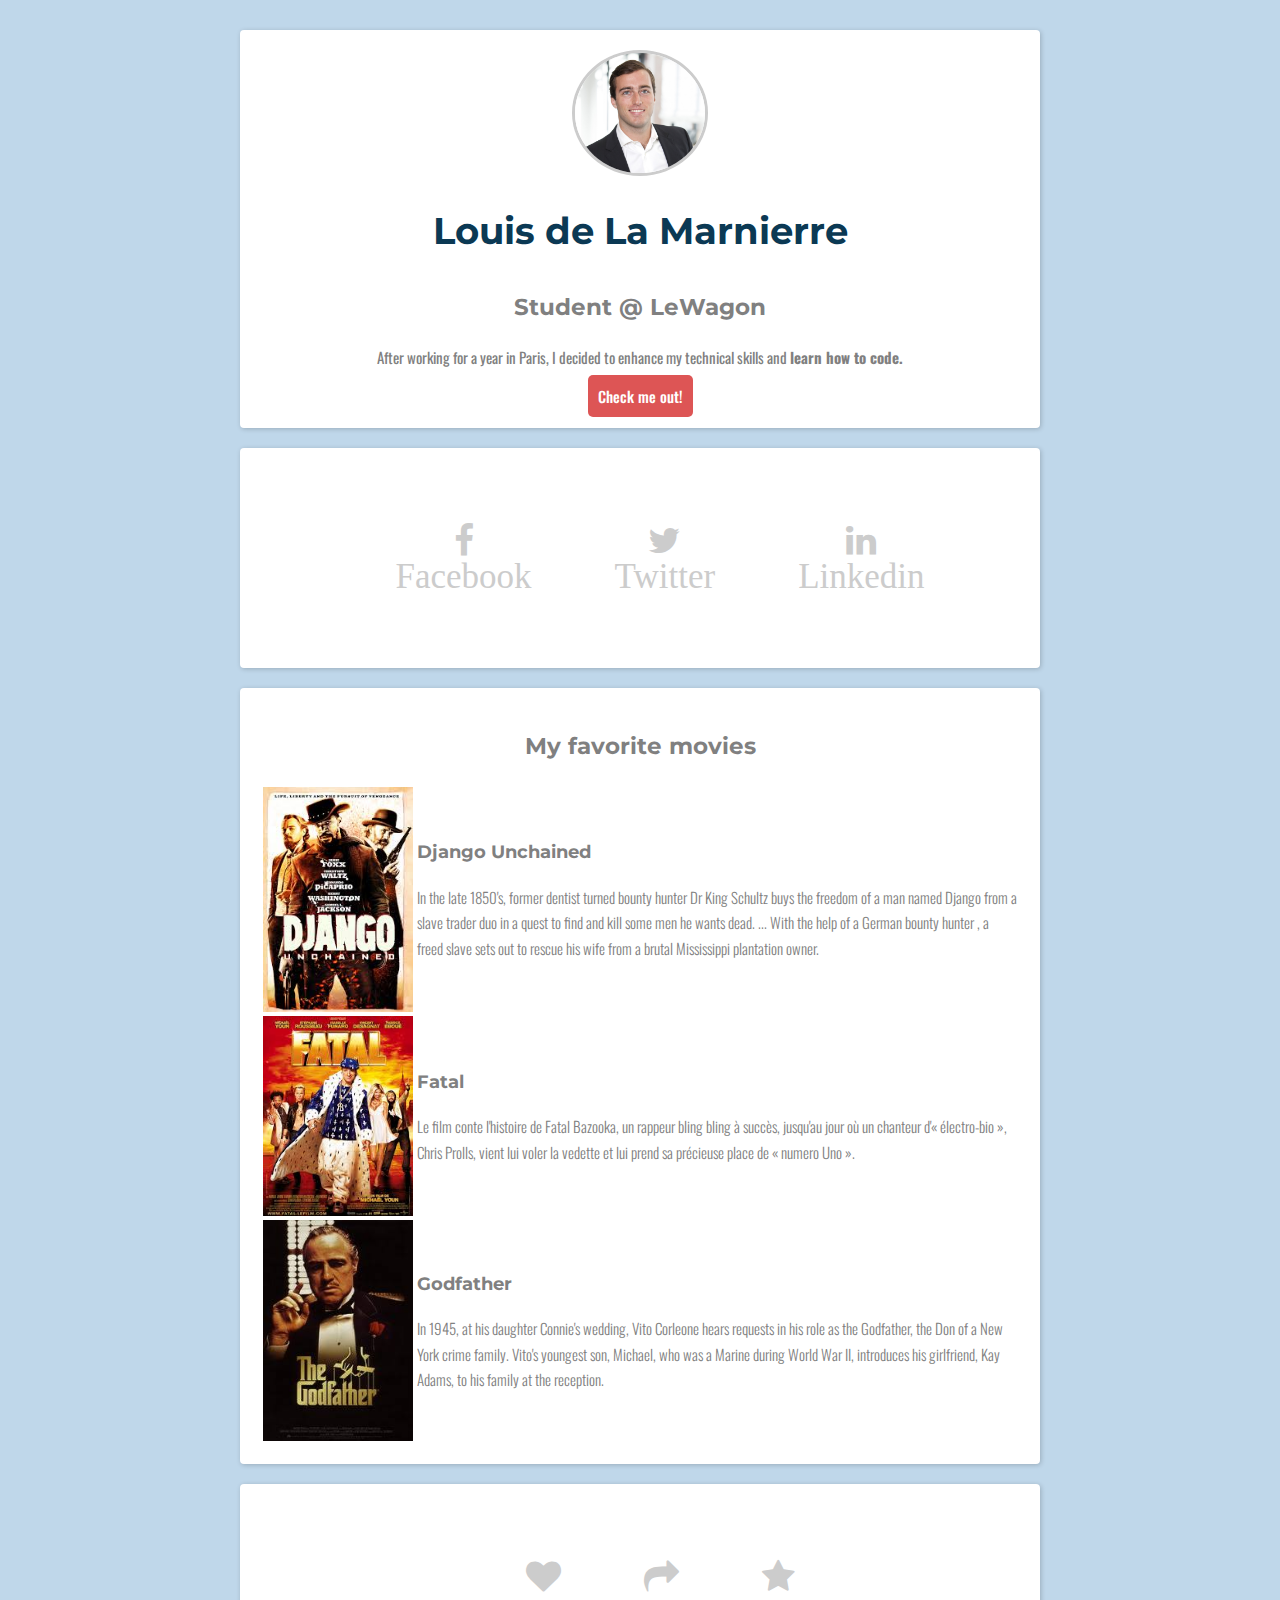
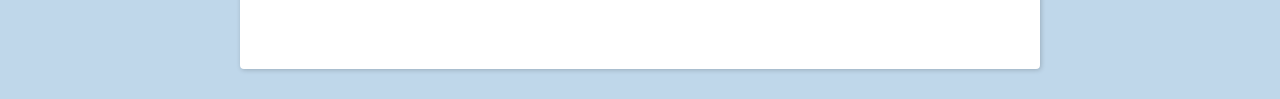
==== index.html @ a14db73e "My profile page" ====
<html>
  <head>
    <meta charset="utf-8">
    <title>Basic info</title>


    <!-- Google fonts -->
    <link rel="stylesheet" href="https://fonts.googleapis.com/css?family=Open+Sans:400,300,700|Montserrat:400,700">


    <link href="https://fonts.googleapis.com/css?family=Oswald" rel="stylesheet">
    <!-- Fontawesome -->
    <link href="https://maxcdn.bootstrapcdn.com/font-awesome/4.2.0/css/font-awesome.min.css" rel="stylesheet">

    <!-- Your style -->
    <link rel="stylesheet" href="style.css">
  </head>
  <body>

    <!-- Here goes your content -->
  <div class="container">
    <div class="card text-center">

      <img src="images/me.jpg" style="width:130px;" alt="Louis de La Marnierre" id="img-profile" class="img-circle">
      <h1>Louis de La Marnierre</h1>

      <h2>Student @ LeWagon</h2>

      <p>After working for a year in Paris, I decided to enhance my technical skills and <strong>learn how to code.</strong></p>

      <a href="https://www.linkedin.com/in/louis-de-la-marnierre-a229a6a8/" target="_blank" class="btn-red">Check me out!</a>

    </div>

    <div class="card text-center">
      <ul class="list-inline">
        <li>
          <a href="https://www.facebook.com/louis.delamarnierre">
            <i class="fa fa-facebook" aria-hidden="true"><br>Facebook</i>
          </a>
        </li>
        <li>
          <a href="https://twitter.com/?lang=en">
            <i class="fa fa-twitter" aria-hidden="true"><br>Twitter</i>
          </a>
        </li>
        <li>
          <a href="https://www.linkedin.com/in/louis-de-la-marnierre-a229a6a8/">  <i class="fa fa-linkedin" aria-hidden="true"><br>Linkedin</i>
          </a>
        </li>
      </ul>

    </div>

    <div class="card text-center">

      <h2>My favorite movies</h2>

      <table id = "movies">
        <tbody>
          <tr>
            <td>
              <img src="images/django.jpeg" alt="Django Unchained">
            </td>
            <td>
              <h3>Django Unchained</h3>
                <p>In the late 1850's, former dentist turned bounty hunter Dr King Schultz buys the freedom of a man named Django from a slave trader duo in a quest to find and kill some men he wants dead. ... With the help of a German bounty hunter , a freed slave sets out to rescue his wife from a brutal Mississippi plantation owner.</p>
            </td>
          </tr>
          <tr>
            <td><img src="images/fatal.jpeg" alt="Fatal"></td>
            <td><h3>Fatal</h3>
            <p>Le film conte l'histoire de Fatal Bazooka, un rappeur bling bling à succès, jusqu'au jour où un chanteur d'« électro-bio », Chris Prolls, vient lui voler la vedette et lui prend sa précieuse place de « numero Uno ».</p></td>
          </tr>
          <tr>
            <td><img src="images/godfather.jpeg" alt="Godfather"></td>
            <td><h3>Godfather</h3>
            <p>In 1945, at his daughter Connie's wedding, Vito Corleone hears requests in his role as the Godfather, the Don of a New York crime family. Vito's youngest son, Michael, who was a Marine during World War II, introduces his girlfriend, Kay Adams, to his family at the reception.</p></td>
          </tr>
        </tbody>
      </table>
    </div>

    <div class="card text-center">
      <ul class="list-inline">
        <li>
          <a href="#">
            <i class="fa fa-heart" aria-hidden="true"></i>
          </a>
        </li>
        <li>
          <a href="#">
            <i class="fa fa-share" aria-hidden="true"></i>
          </a>
        </li>
        <li>
          <a href="#">
            <i class="fa fa-star" aria-hidden="true"></i>
          </a>
        </li>
      </ul>
    </div>
  </div>
  </body>
</html>
---- style.css ----
/* Here goes your CSS */

body {
  background-color: #BFD7EA;
  font-family: 'Oswald', sans-serif;
  font-size: 15px;
  line-height: 1.6em;
  color: grey;
}

h1, h2, h3 {
  font-family: 'Montserrat', sans-serif;
  line-height: 1.7em;
}


h1 {
    color: #0B3954;
    font-size: 37px;
}


a {
  color: #ccc;
  text-decoration: none;
}

a:hover {
  color: #197BBD;
}

.container {
    width: 800px;
    margin: 30px auto;
}

.card {
    background: white;
    padding: 20px;
    margin-bottom: 20px;
    border-radius: 4px;
    box-shadow: 1px 1px 5px 0px rgba(0, 0, 0, 0.2);
}

.text-center {
    text-align: center;
}

ul {}

.btn-red {
    background-color: #DD5555;
    color: white;
    font-weight: 500;
    padding: 10px;
    border-radius: 5px;
}


.btn-red:hover {
    background-color: #C61414;
    color: white;
}

.img-circle {
    border-radius: 50%;
}


#img-profile {
    border: 3px solid #cccccc;
}

.list-inline li {
    display: inline-block;
    padding: 40px;
    font-size: 35px;
}

.fa {
    display: inline-block;
    text-rendering: auto;
}


#movies {
    font-weight: 300;
    font-size: 15px;
    line-height: 1.7em;
}


#movies img {
  width: 150px;
}
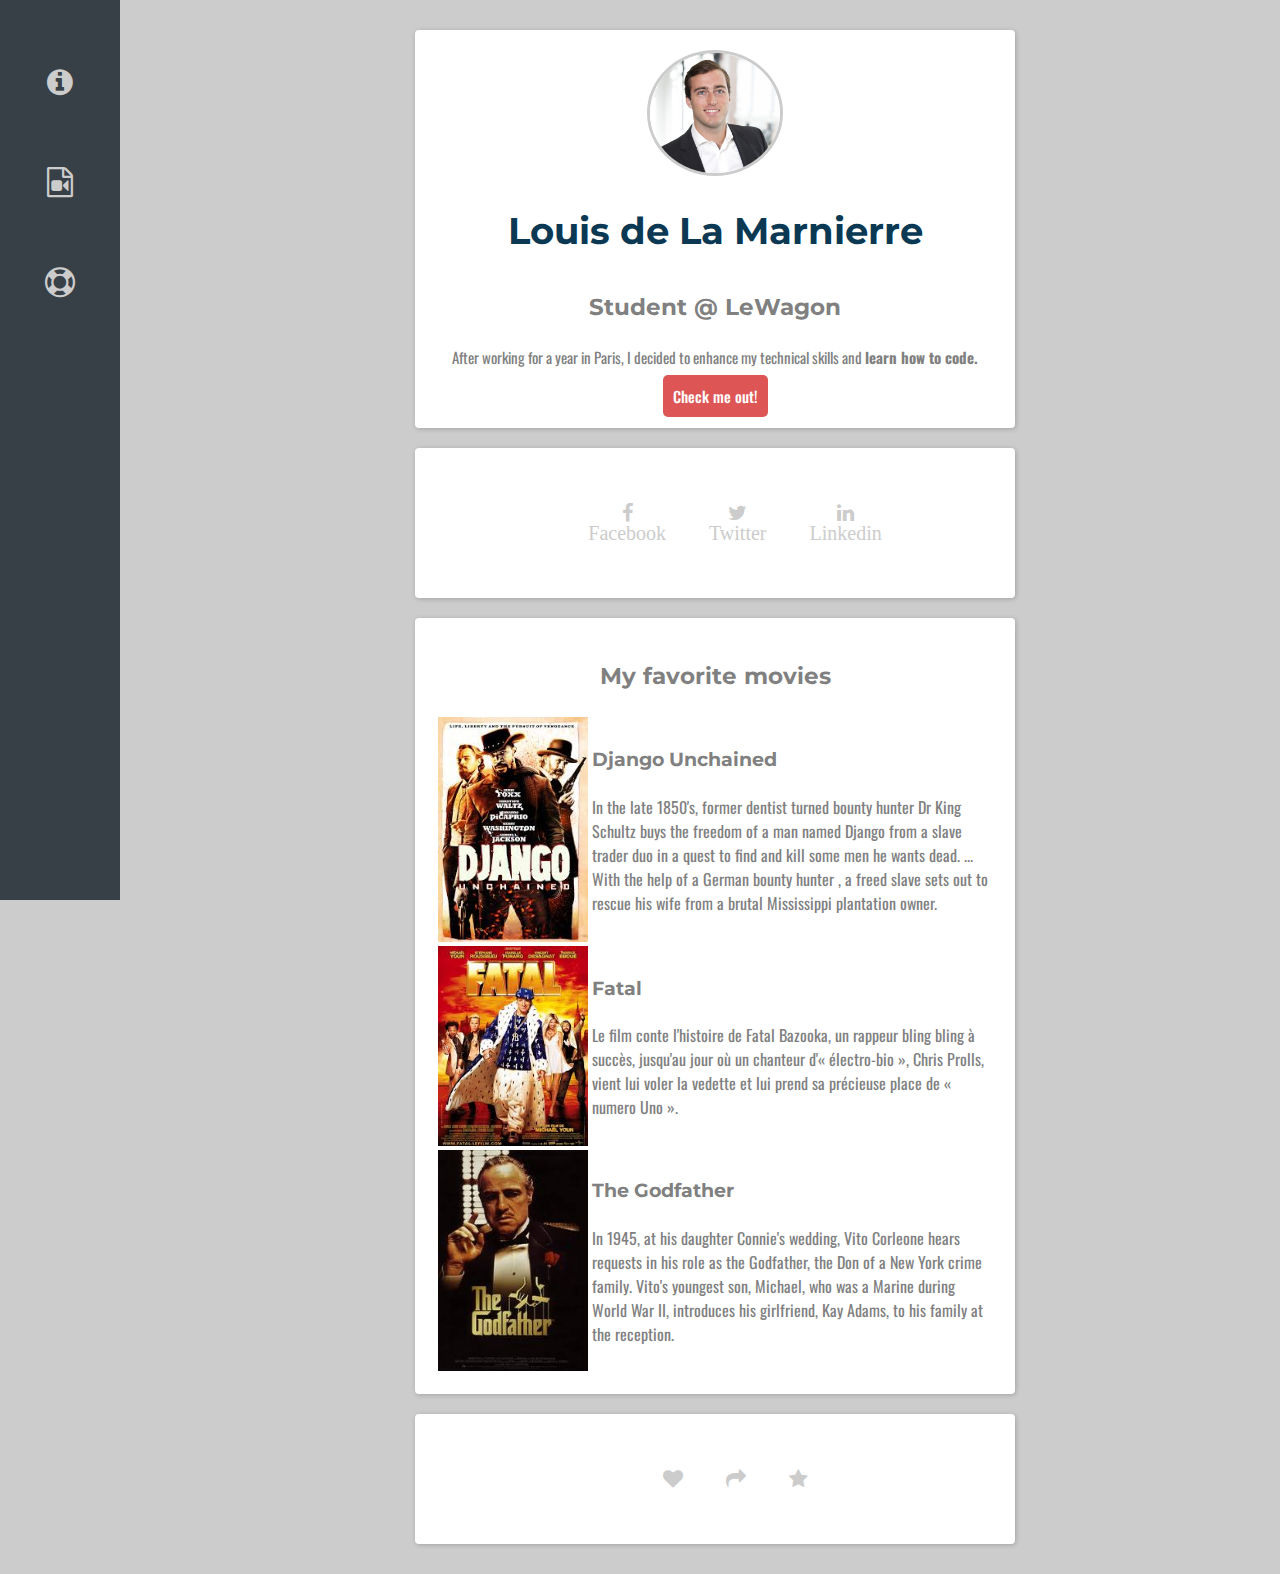
==== commit b9ed2ed0: "new sidebar" ====
--- a/index.html
+++ b/index.html
@@ -3,23 +3,40 @@
     <meta charset="utf-8">
     <title>Basic info</title>
 
-
     <!-- Google fonts -->
-    <link rel="stylesheet" href="https://fonts.googleapis.com/css?family=Open+Sans:400,300,700|Montserrat:400,700">
-
-
+    <link rel="stylesheet" href="http://fonts.googleapis.com/css?family=Open+Sans:400,300,700|Montserrat:400,700">
     <link href="https://fonts.googleapis.com/css?family=Oswald" rel="stylesheet">
     <!-- Fontawesome -->
-    <link href="https://maxcdn.bootstrapcdn.com/font-awesome/4.2.0/css/font-awesome.min.css" rel="stylesheet">
+    <link href="http://maxcdn.bootstrapcdn.com/font-awesome/4.2.0/css/font-awesome.min.css" rel="stylesheet">
 
     <!-- Your style -->
     <link rel="stylesheet" href="style.css">
   </head>
   <body>
+    <div id="sidebar">
+      <ul>
+        <li>
+          <a href="#summary">
+            <i class="fa fa-info-circle"></i>
+          </a>
+        </li>
+        <li>
+          <a href="#movies">
+            <i class="fa fa-file-video-o"></i>
+          </a>
+        </li>
+        <li>
+          <a href="#help">
+            <i class="fa fa-life-ring"></i>
+          </a>
+        </li>
+      </ul>
+    </div>
 
-    <!-- Here goes your content -->
-  <div class="container">
-    <div class="card text-center">
+    <div id="content">
+      <!-- your page content here -->
+    <div class="container">
+    <div class="card text-center" id="summary">
 
       <img src="images/me.jpg" style="width:130px;" alt="Louis de La Marnierre" id="img-profile" class="img-circle">
       <h1>Louis de La Marnierre</h1>
@@ -52,11 +69,11 @@
 
     </div>
 
-    <div class="card text-center">
+    <div class="card text-center"  id = "movies">
 
       <h2>My favorite movies</h2>
 
-      <table id = "movies">
+      <table>
         <tbody>
           <tr>
             <td>
@@ -68,20 +85,26 @@
             </td>
           </tr>
           <tr>
-            <td><img src="images/fatal.jpeg" alt="Fatal"></td>
-            <td><h3>Fatal</h3>
-            <p>Le film conte l'histoire de Fatal Bazooka, un rappeur bling bling à succès, jusqu'au jour où un chanteur d'« électro-bio », Chris Prolls, vient lui voler la vedette et lui prend sa précieuse place de « numero Uno ».</p></td>
+            <td>
+              <img src="images/fatal.jpeg" alt="Fatal"></td>
+            <td>
+              <h3>Fatal</h3>
+                <p>Le film conte l'histoire de Fatal Bazooka, un rappeur bling bling à succès, jusqu'au jour où un chanteur d'« électro-bio », Chris Prolls, vient lui voler la vedette et lui prend sa précieuse place de « numero Uno ».</p>
+            </td>
           </tr>
           <tr>
-            <td><img src="images/godfather.jpeg" alt="Godfather"></td>
-            <td><h3>Godfather</h3>
-            <p>In 1945, at his daughter Connie's wedding, Vito Corleone hears requests in his role as the Godfather, the Don of a New York crime family. Vito's youngest son, Michael, who was a Marine during World War II, introduces his girlfriend, Kay Adams, to his family at the reception.</p></td>
+            <td>
+              <img src="images/godfather.jpeg" alt="Godfather"></td>
+            <td>
+              <h3>The Godfather</h3>
+                <p>In 1945, at his daughter Connie's wedding, Vito Corleone hears requests in his role as the Godfather, the Don of a New York crime family. Vito's youngest son, Michael, who was a Marine during World War II, introduces his girlfriend, Kay Adams, to his family at the reception.</p>
+            </td>
           </tr>
         </tbody>
       </table>
     </div>
 
-    <div class="card text-center">
+    <div class="card text-center" id="help">
       <ul class="list-inline">
         <li>
           <a href="#">
@@ -101,5 +124,6 @@
       </ul>
     </div>
   </div>
+    </div>
   </body>
 </html>
--- a/style.css
+++ b/style.css
@@ -1,7 +1,8 @@
+/* Here goes your CSS */
 /* Here goes your CSS */
 
 body {
-  background-color: #BFD7EA;
+  background-color: #ccc;
   font-family: 'Oswald', sans-serif;
   font-size: 15px;
   line-height: 1.6em;
@@ -29,8 +30,10 @@
   color: #197BBD;
 }
 
+
+
 .container {
-    width: 800px;
+    width: 600px;
     margin: 30px auto;
 }
 
@@ -46,7 +49,6 @@
     text-align: center;
 }
 
-ul {}
 
 .btn-red {
     background-color: #DD5555;
@@ -73,8 +75,8 @@
 
 .list-inline li {
     display: inline-block;
-    padding: 40px;
-    font-size: 35px;
+    padding: 20px;
+    font-size: 20px;
 }
 
 .fa {
@@ -93,6 +95,39 @@
 #movies img {
   width: 150px;
 }
+#sidebar ul {
+    list-style: none;
+    padding-left: 0px;
+}
+
+#sidebar {
+    background-color: #384047;
+    position: fixed;
+    left: 0px;
+    top: 0px;
+    bottom: 0px;
+    width: 120px;
+    text-align: center;
+    font-size: 30px;
+    line-height: 100px;
+}
+
+#page-content {
+  margin-left: 500px;
+}
+
+#content {
+  margin-left: 150px;
+}
+
+@media (max-width: 768px) {
+  #sidebar{
+    display: none;
+  }
+  #content{
+    margin-left: 0px;
+  }
+}
 
 
 
@@ -105,8 +140,3 @@
 
 
 
-
-
-
-
-
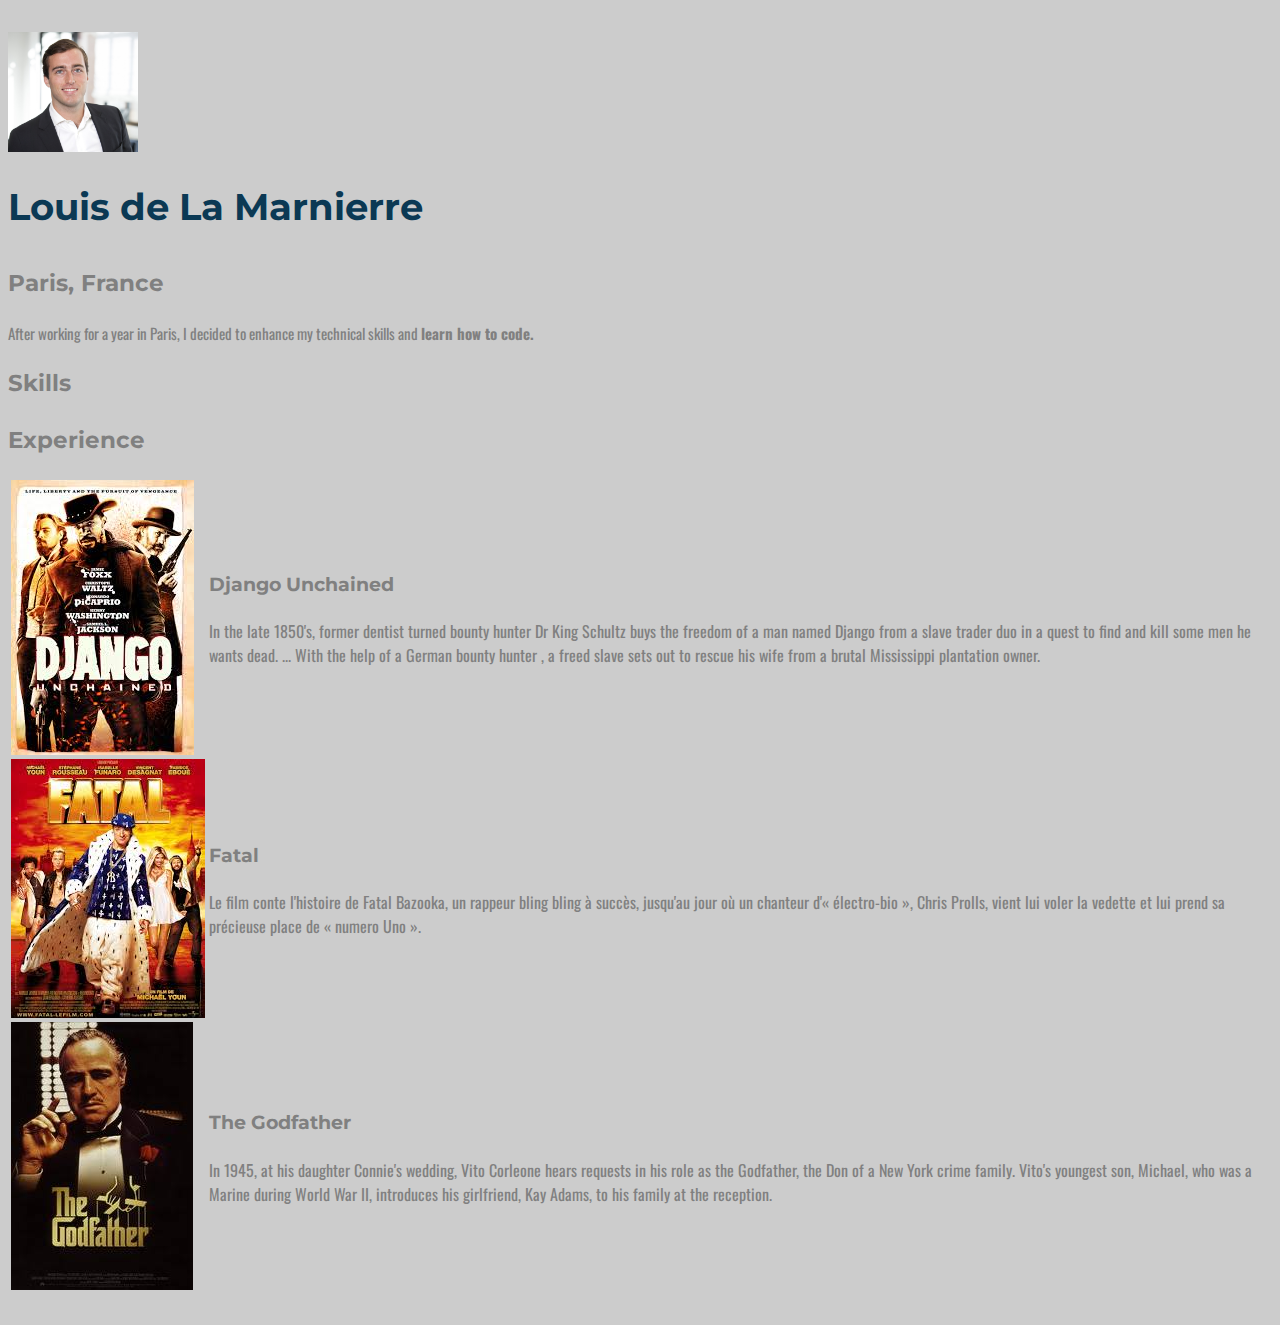
==== commit 498f0b6c: "Created a new header and the corresponding links" ====
--- a/index.html
+++ b/index.html
@@ -4,74 +4,49 @@
     <title>Basic info</title>
 
     <!-- Google fonts -->
-    <link rel="stylesheet" href="http://fonts.googleapis.com/css?family=Open+Sans:400,300,700|Montserrat:400,700">
+    <link rel="stylesheet" href="https://fonts.googleapis.com/css?family=Open+Sans:400,300,700|Montserrat:400,700">
     <link href="https://fonts.googleapis.com/css?family=Oswald" rel="stylesheet">
     <!-- Fontawesome -->
-    <link href="http://maxcdn.bootstrapcdn.com/font-awesome/4.2.0/css/font-awesome.min.css" rel="stylesheet">
+    <link href="https://maxcdn.bootstrapcdn.com/font-awesome/4.2.0/css/font-awesome.min.css" rel="stylesheet">
 
     <!-- Your style -->
-    <link rel="stylesheet" href="style.css">
+    <link rel="stylesheet" href="CSS/style.css">
   </head>
   <body>
-    <div id="sidebar">
-      <ul>
-        <li>
-          <a href="#summary">
-            <i class="fa fa-info-circle"></i>
-          </a>
-        </li>
-        <li>
-          <a href="#movies">
-            <i class="fa fa-file-video-o"></i>
-          </a>
-        </li>
-        <li>
-          <a href="#help">
-            <i class="fa fa-life-ring"></i>
-          </a>
-        </li>
-      </ul>
-    </div>
+    <header class="header">
+      <div id="header-icon">
+      <nav class="menu">
+        <a href="#intro">Presentation</a>
+        <a href="#skill">Skills</a>
+        <a href="#experience">Experience</a>
+        <a href="#project">Projects</a>
+        <a href="#contact">Contact</a>
+      </nav>
+    </header>
 
     <div id="content">
       <!-- your page content here -->
     <div class="container">
-    <div class="card text-center" id="summary">
+    <div class="card text-center" id="intro">
 
       <img src="images/me.jpg" style="width:130px;" alt="Louis de La Marnierre" id="img-profile" class="img-circle">
       <h1>Louis de La Marnierre</h1>
 
-      <h2>Student @ LeWagon</h2>
+      <h2>Paris, France</h2>
 
       <p>After working for a year in Paris, I decided to enhance my technical skills and <strong>learn how to code.</strong></p>
 
-      <a href="https://www.linkedin.com/in/louis-de-la-marnierre-a229a6a8/" target="_blank" class="btn-red">Check me out!</a>
+    </div>
+
+    <div class="card text-center" id = "skill">
+      <h2>Skills</h2>
+
 
     </div>
 
-    <div class="card text-center">
-      <ul class="list-inline">
-        <li>
-          <a href="https://www.facebook.com/louis.delamarnierre">
-            <i class="fa fa-facebook" aria-hidden="true"><br>Facebook</i>
-          </a>
-        </li>
-        <li>
-          <a href="https://twitter.com/?lang=en">
-            <i class="fa fa-twitter" aria-hidden="true"><br>Twitter</i>
-          </a>
-        </li>
-        <li>
-          <a href="https://www.linkedin.com/in/louis-de-la-marnierre-a229a6a8/">  <i class="fa fa-linkedin" aria-hidden="true"><br>Linkedin</i>
-          </a>
-        </li>
-      </ul>
+    <div class="card text-center"  id = "experience">
 
-    </div>
-
-    <div class="card text-center"  id = "movies">
-
-      <h2>My favorite movies</h2>
+      <h2>Experience</h2>
 
       <table>
         <tbody>
@@ -104,24 +79,11 @@
       </table>
     </div>
 
-    <div class="card text-center" id="help">
-      <ul class="list-inline">
-        <li>
+    <div class="card text-center" id="contact">
+    <a href="https://www.linkedin.com/in/louis-de-la-marnierre-a229a6a8/" target="_blank" class="btn-red">Check out my Linkedin profile!</a>
           <a href="#">
-            <i class="fa fa-heart" aria-hidden="true"></i>
+            <i class="fa fa-linkedin" aria-hidden="true"></i>
           </a>
-        </li>
-        <li>
-          <a href="#">
-            <i class="fa fa-share" aria-hidden="true"></i>
-          </a>
-        </li>
-        <li>
-          <a href="#">
-            <i class="fa fa-star" aria-hidden="true"></i>
-          </a>
-        </li>
-      </ul>
     </div>
   </div>
     </div>
--- a/CSS/style.css
+++ b/CSS/style.css
@@ -0,0 +1,39 @@
+@import url("components/avatar.css");
+@import url("components/button.css");
+@import url("components/banner.css");
+@import url("components/card.css");
+@import url("components/header.css");
+@import url("components/images.css");
+@import url("components/list.css");
+
+body {
+  background-color: #ccc;
+  font-family: 'Oswald', sans-serif;
+  font-size: 15px;
+  line-height: 1.6em;
+  color: grey;
+}
+
+h1, h2, h3 {
+  font-family: 'Montserrat', sans-serif;
+  line-height: 1.7em;
+}
+
+
+h1 {
+    color: #0B3954;
+    font-size: 37px;
+}
+
+
+a {
+  color: #ccc;
+  text-decoration: none;
+}
+
+a:hover {
+  color: #197BBD;
+}
+
+
+
